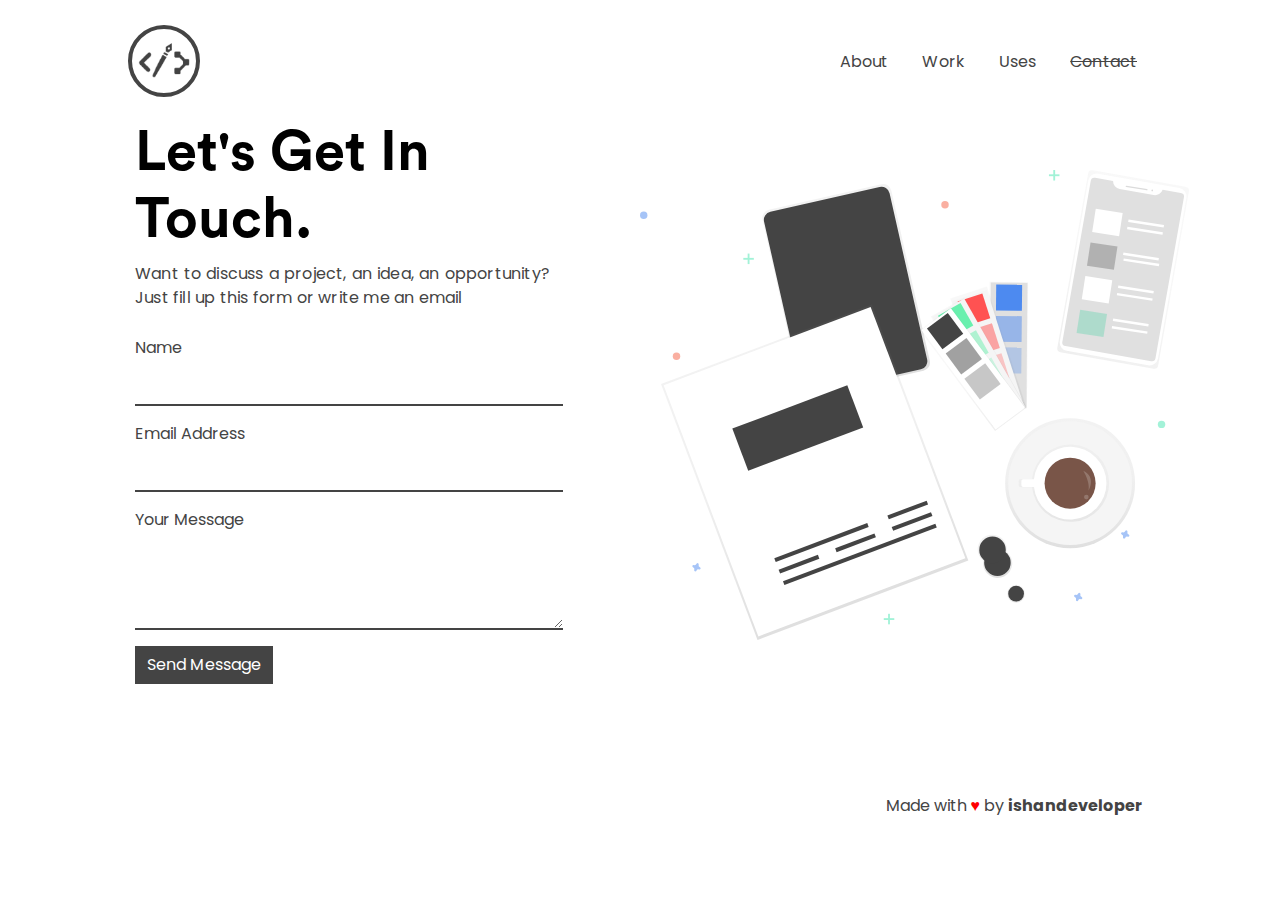
==== contact.html @ 8184f7b5 "new template" ====
<html>

<head>
    <script async src="https://www.googletagmanager.com/gtag/js?id=UA-159411627-1"></script>
    <script>
        window.dataLayer = window.dataLayer || [];

        function gtag() {
            dataLayer.push(arguments);
        }
        gtag('js', new Date());

        gtag('config', 'UA-159411627-1');
    </script>
    <link rel="stylesheet" href="https://cdnjs.cloudflare.com/ajax/libs/animate.css/3.7.2/animate.min.css">
    <link rel="stylesheet" href="https://stackpath.bootstrapcdn.com/bootstrap/4.4.1/css/bootstrap.min.css">
    <link rel="stylesheet" href="style.css">
    <meta charset="utf-8">
    <meta name="viewport" content="width=device-width, initial-scale=1.0, shrink-to-fit=yes">
    <meta charset="utf-8" />
    <link rel="stylesheet" href="https://use.fontawesome.com/releases/v5.5.0/css/all.css"
        integrity="sha384-B4dIYHKNBt8Bc12p+WXckhzcICo0wtJAoU8YZTY5qE0Id1GSseTk6S+L3BlXeVIU" crossorigin="anonymous">
    <meta name="Description"
        content="Ishan Sharma ishandeveloper Ishan Inc. Chandigarh, India www.ishandeveloper.com .NET | ML | AI | Python | UI/UX | App Developer | Flutter | Web Developer" />
    <title>Contact | Ishan Sharma</title>
    <link rel="icon" type="image/png" href="assets/img/favicon.png">
</head>

<body id="contact-body" style="overflow-x: hidden;">
    <div>
        <nav class="nav-desk">
            <center>
                <div class="nav-logo">
                    <a href="index.html"><img id="logo" src="assets/img/logo2.png"></a>
                </div>
                <div class="nav-items">
                    <ul>
                        <li><span><a href="about.html">About</a></span></li>
                        <li><span><a href="work.html">Work</a></span></li>
                        <li><span><a href="uses.html">Uses</a></span></li>
                        <li><span><a href="#" style="text-decoration: line-through;">Contact</a></span></li>
                    </ul>
                </div>

            </center>
        </nav>
        <div class="animated fadeIn row" style="width:100vw;animation-duration: 1.5s;">
            <div class="col-md-6" id="left-hero">
                <h1 class="hero-tag contact-hero animated fadeInLeft">Let's Get In Touch.</h1>
                <p class="hero-des contact-des animated fadeIn delay-1s">Want to discuss a project, an idea, an
                    opportunity? Just fill up this
                    form or write me an email <a target="_blank" href="mailto:ishandeveloper@outlook.com"><i
                            class="fas fa-envelope"></i></a>
                </p>
                <form class="input-container" method="POST"
                    action="https://script.google.com/macros/s/AKfycbxXnXVlCixiL89xlFlqgGmp3mQnQpR48x6CiZfHtw/exec">
                    <div class="form-group"><label for="name">Name</label><input type="text" name="name" id="name"
                            class="form-control" required=""></div>
                    <div class="form-group"><label for="email">Email Address</label><input type="email" name="email"
                            id="email" class="form-control" required=""></div>
                    <div class="form-group"><label for="message">Your Message</label><textarea rows="3" id="message"
                            name="message" class="form-control" required=""></textarea></div>
                    <button type="submit" class="submit animated bounce delay-4s learn-btn">
                        Send Message
                    </button>
                    <div style="display:none;" id="thankyou_message">
                        <h2>
                            <em>Thanks</em> for contacting us!
                            We will get back to you soon!
                        </h2>
                    </div>
                </form>
                <br>
                <!-- <div class="feedback"><a href="https://d474b570.nolt.io/">Have any feedback or suggestion?</a></div> -->

            </div>

            <div class="col-md-6" id="hero-right">
                <img class="animated fadeInRight" id="hero-img" src="assets/img/contact.svg">
            </div>

        </div>
        <div class="footer-full animated fadeIn delay-2s">
            <div id="contact-social" class="social-icons" style="display: inline;">
                <a target="_blank" href="mailto:ishandeveloper@outlook.com"><i class="fas fa-envelope"></i></a>
                <a target="_blank" href="https://instagram.com/developer.ishan"><i class="fab fa-instagram"></i></a>
                <a target="_blank" href="https://hackerrank.com/ishandeveloper"><i class="fab fa-hackerrank"></i></a>
                <a target="_blank" href="https://github.com/ishandeveloper"><i class="fab fa-github"></i></a>
                <a target="_blank" href="https://linkedin.com/in/ishandeveloper"><i class="fab fa-linkedin"></i></a>
            </div>
            <div class="footer-credits">
                Made with <span style="color:red">♥</span> by <a
                    href="https://github.com/ishandeveloper">ishandeveloper</a>
            </div>
        </div>
    </div>
    <div class="menu-wrap">
        <input type="checkbox" class="toggler">
        <div class="hamburger">
            <div></div>
        </div>
        <div class="menu">
            <div>
                <div>
                    <ul>
                        <li><a href="index.html">Home</a></li>
                        <li><a href="#">About</a></li>
                        <li><a href="work.html">Work</a></li>
                        <li><a href="#">Uses</a></li>
                        <li><a disabled href="#" style="text-decoration: line-through;">Contact</a></li>
                    </ul>
                </div>
            </div>
        </div>
    </div>
</body>

</html>
---- style.css ----
@import url('https://fonts.googleapis.com/css?family=Poppins&display=swap');

@font-face {
    font-family: CircularStd;
    src: url(assets/fonts/CircularStd-Bold.eot);
    src: url("assets/fonts/CircularStd-Bold.eot?#iefix") format("embedded-opentype"), url("assets/fonts/CircularStd-Bold.woff") format("woff"), url("assets/fonts/CircularStd-Bold.ttf") format("truetype"), url("assets/fonts/CircularStd-Bold.svg#bcc26993292869431e54c666aafa8fcd") format("svg");
}

:root {
    --primary-color: none;
    --overlay-color: rgba(255, 255, 255, 0.9);
    --menu-speed: 0.75s;
    --light-text-color: #444;
    --black-color: #000;
    --white-color: #fff;
    --hero-color: black;
}
.work-hero-card{
    display: block;
    margin:0 auto;
    width:80%;
    background: #fff;
    align-items: center;
    padding:0;
    /* border-radius: 10px; */
    padding-bottom: 15px;
    /* border:1px solid #44444450; */
    box-shadow: 1px 1px 20px #00000025;
    cursor: pointer;
    transition: all 1s;
    height: 100%;
    
}
#work-text{
    text-align: center;
    font-size: 1.5em;
}
.work-hero-card h1{
    padding-top: 20px;
    text-align: center;
    font-size: 0.8em;
    font-weight: bold;
}
.work-hero-card:hover{
    width:85%;
    box-shadow: 0px 0px 20px #88888875;
    animation:zoom 1s;
    /* filter: none; */
}
.work-card-hero-img{
    width:100%;
    display: block;
    /* border:1px solid #44444450; */
    /* border-radius: 10px; */
    border-bottom: none;
    margin:0 auto;
    left:0;
    right: 0;
}
.work-double-row{
    padding-left:120px;
    padding-right: 120px;
    margin-top: 80px;
}
.project-star {
    position: absolute;
    background: #ffff0080;
    border-radius: 50px;
    padding: 2px 6px;
    font-size: 0.8em;
    top: 40px;
    right: 0;
}

.project-star-mobile {
    display: none;
    background: #ffff0080;
    border-radius: 50px;
    padding: 2px 6px;
    width: 50%;
    margin-bottom: 10px;
    text-align: center;
    font-size: 0.8em;

}

#work-row {
    padding-left: 135px;
    padding-right: 135px;
    width: 100vw;
}

.work-hero {
    /* border:2px solid #444; */
    border-radius: 10px;
    /* box-shadow: 0px 0px 5px #444; */
    width: 90%;
    transition: width 1s;
}
.work-hero:hover{
    width: 95%;
}

.work-des {
    padding-top: 40px;

}

.work-des h1 {
    font-weight: bold;
}

.work-des p {
    text-align: justify;
    font-weight: 100;
}

.work-hero-img {
    width: 100%;
    border-radius: 10px;
}

.technologies h2 {
    font-size: 0.8em;
    font-weight: bold;
}

.tech-stack {
    cursor: pointer;
    margin-right: 10px;
    background: #f2f2f2;
    padding: 2px 4px;
    font-size: 0.8em;
    transition: background 1s;
}

.tech-stack:hover {
    background: beige;
}

.featured {
    margin-top: 10px;
}

.partners {
    /* background:#f2f2f2; */
    height: 50px;
    margin-right: 20px;
}

#partner-logo {
    height: 40px;
    cursor: pointer;
    transition: all 1s;
}

#partner-logo:hover {
    box-shadow: 0px 0px 10px #444;
}

.work-read {
    float: right;
    font-size: 0.8em;
}

.work-read:hover {
    background: #444;
    color: white !important;
    border: 2px solid #444 !important;
}

body {
    font-family: 'Poppins', sans-serif;
    color: var(--light-text-color);
    overflow-x: hidden;
}

.comingsoon h1 {
    font-size: 3em;
}

.comingsoon {
    position: absolute;
    margin: auto;
    top: 0;
    /* background: white; */
    text-align: center;
    right: 0;
    bottom: 0;
    left: 0;
    /* width: 40em; */
    height: 10em;
    animation: opac 0.1s ease-in-out 5;
}

.comingsoon a {
    color: #444;
    font-weight: bold;
    text-decoration: none;
    transition: font-size 1s;
}

.comingsoon a:hover {
    color: blue;
    font-size: 1.5em;
}

.social-icons a {
    color: var(--light-text-color);
    text-decoration: none;
    transition: all 1s;
}

.social-icons a:hover {
    color: blue;
}

li span a {
    color: #444;
    text-decoration: none;

}

li span a:hover {
    color: #444;
    text-decoration: none;
}

.copyright-legal {
    font-size: 1.1em;
    color: #444;
    letter-spacing: 0px;
    text-align: left;
}

.legal-links {
    text-decoration: none;
    font-weight: bold;
    transition: all 1s;
}

.legal-links:hover {
    text-decoration: none;
    color: blue;
}

.legal a,
.legal a:hover,
.legal a:active {
    color: #444;
    text-decoration: none;
}

.privacy-policy h1 {
    font-size: 2.5em;
    /* font-family: 'CircularStd'; */
    font-weight: bold;
    letter-spacing: 0.1rem;
}

.privacy-policy h2 {
    font-size: 25px;
    font-family: 'CircularStd';
    /* letter-spacing: 0.1rem; */
}

.legal-des {
    text-align: justify;
    font-weight: 500;
}

.legal-des strong {
    /* font-size: 1.1em; */
    font-weight: 900;
}

.privacy-policy p {
    padding-right: 13vw;
    letter-spacing: 0.8px;
}

.nav-desk {
    height: 10vh;
    /* position: fixed; */
    display: block;
    width: 80vw;
    margin: auto;

    margin-top: 20px;
    left: 0;
    right: 0;
    /* background: black; */
}

.nav-logo {
    height: 100%;
    float: left;


}



.menu-wrap {
    position: fixed;
    top: 50px;
    right: 50px;
    z-index: 1;
    display: none;
}

.menu-wrap .toggler {
    position: absolute;
    top: 0px;
    right: 0;
    z-index: 2;
    cursor: pointer;
    width: 50px;
    height: 50px;
    opacity: 0;
}

.menu-wrap .hamburger {
    position: absolute;
    top: 0;
    right: 0;
    z-index: 1;
    width: 60px;
    height: 60px;
    padding: 1rem;
    background: var(--primary-color);
    display: flex;
    align-items: center;
    justify-content: center;
}

/* Hamburger Line */
.menu-wrap .hamburger>div {
    position: relative;
    flex: none;
    width: 100%;
    height: 2px;
    z-index: 1;
    background: black;
    display: flex;
    align-items: center;
    justify-content: center;
    transition: all 0.4s ease;
}

/* Hamburger Lines - Top & Bottom */
.menu-wrap .hamburger>div::before,
.menu-wrap .hamburger>div::after {
    content: '';
    position: absolute;
    z-index: 1;
    top: -10px;
    width: 100%;
    height: 2px;
    background: inherit;
}

/* Moves Line Down */
.menu-wrap .hamburger>div::after {
    top: 10px;
}

/* Toggler Animation */
.menu-wrap .toggler:checked+.hamburger>div {
    transform: rotate(135deg);
}

/* Turns Lines Into X */
.menu-wrap .toggler:checked+.hamburger>div:before,
.menu-wrap .toggler:checked+.hamburger>div:after {
    top: 0;
    transform: rotate(90deg);
}

/* Rotate On Hover When Checked */
.menu-wrap .toggler:checked:hover+.hamburger>div {
    transform: rotate(225deg);
}

/* Show Menu */
.menu-wrap .toggler:checked~.menu {
    visibility: visible;
}

.menu-wrap .toggler:checked~.menu>div {
    transform: scale(1);
    transition-duration: var(--menu-speed);
}

.menu-wrap .toggler:checked~.menu>div>div {
    opacity: 1;
    transition: opacity 0.4s ease 0.4s;
}

.menu-wrap .menu {
    position: fixed;
    top: 0;
    right: 0;
    width: 100%;
    height: 100%;
    z-index: 1;
    visibility: hidden;
    overflow: hidden;
    display: flex;
    align-items: center;
    justify-content: center;
}

.menu-wrap .menu>div {
    background: var(--overlay-color);
    border-radius: 50%;
    width: 200vw;
    height: 200vw;
    display: flex;
    flex: none;
    align-items: center;
    justify-content: center;
    transform: scale(0);
    transition: all 0.4s ease;
}

.menu-wrap .menu>div>div {
    text-align: center;
    max-width: 90vw;
    max-height: 100vh;
    opacity: 0;
    transition: opacity 0.4s ease;
}

.menu-wrap .menu>div>div>ul>li {
    list-style: none;
    color: var(--white-color);
    font-size: 1.5rem;
    padding: 1rem;
}

.menu-wrap .menu>div>div>ul>li>a {
    color: inherit;
    text-decoration: none;
    transition: color 0.4s ease;
}


.legal {
    position: absolute;
    bottom: 25px;
    right: 25px;
}


.hero-tag {
    margin-top: 20vh;
    text-align: left;
    font-size: 4.5em;
    font-weight: bold;
    color: var(--hero-color);
    font-family: 'CircularStd', sans-serif;
}

.contact-hero {
    margin-top: 0vh;
    font-size: 3.5em;
}

.hero-des {
    padding-right: 60px;
    text-align: justify;
    /* font-weight: 800; */
    letter-spacing: 1.2;
}

.contact-des {
    letter-spacing: 0.2;
}

.input-container {
    padding: 10px 0px;
}

.form-group {
    margin-bottom: 1rem;
}

label {
    display: inline-block;
    margin-bottom: 0.5rem;
}

.form-control {
    height: calc(2.25rem + 2px);
    padding: .5rem .75rem;
    width: 90%;
    font-size: 1rem;
    line-height: 1.5;
    color: #495057;
    background: none;
    border: none;
    border-bottom: 2px solid #444;
    border-radius: 0rem;
    transition: all .5s ease-in-out;
    outline: none;
}

.form-control:focus {
    outline: none;
    border-bottom: 2px solid blue;
    box-shadow: none;
}

.form-control:hover {
    background: whitesmoke;
}

/* input:focus, textarea:focus, select:focus{
    outline: none;
} */
.learn-btn {
    padding: 5px 10px;
    background: var(--light-text-color);
    color: white;
    border: 2px solid var(--light-text-color);
    letter-spacing: 0.1;
    transition: all 1s;
}

.contact-des a {
    text-decoration: none;
    color: #444;
    transition: color 1s;
}

.contact-des a:hover {
    color: blue;
}

.learn-btn:hover {
    background: blue;
    border: 2px solid blue;
}

.contact-btn {
    margin-left: 6px;
    padding: 5px 10px;
    color: var(--light-text-color);
    background: none;
    border: 2px solid var(--light-text-color);
    transition: all 1s;
}

.contact-btn:hover {
    color: blue;
    border: 2px solid blue;
}

#hero-img {
    margin-top: 50px;
    width: 90%;
}

#left-hero {
    padding-left: 150px;
}

#logo {
    margin-top: 5px;
    height: 80%;
    padding: 6px;
    border: 4px solid #444;
    border-radius: 50%;
}

/* .nav-items{
    color:black;
    float:right;
} */
ul {
    float: right;
    /* color:white; */
    list-style: none;
    padding: 30px 0px;
}

li {
    /* text-transform: uppercase; */
    display: inline;
    font-size: 16px;
    letter-spacing: 0.1;
    padding: 0px 15px;
}

.social-icons {
    margin-top: 30%;
}

.footer-full {
    width: 80vw;
    margin: 0 auto;
    padding: 30px 10px;
    padding-top: 100px;
    position: relative;
    bottom: 0;
    left: 0;
    right: 0;
}

.footer-credits {
    float: right;
    /* display: inline; */
}

.footer-credits a {
    color: #444;
    font-weight: bold;
    text-decoration: none;
    transition: all 1s;
}

.footer-credits a:hover {
    color: blue;
    text-decoration: none;
    font-weight: bold;
}

.social-icons i {
    font-size: 2em;
    /* font-weight: 100; */
    padding: 0px 5px;
}

li span {
    position: relative;
    /* display: block; */
    cursor: pointer;
}

li span:before,
li span:after {
    content: '';
    position: absolute;
    width: 0%;
    height: 1px;
    top: 50%;
    margin-top: -0.5px;
    background: var(--black-color);
}

li span:before {
    left: -2.5px;
}

li span:after {
    right: 2.5px;
    background: var(--black-color);
    transition: width 0.8s cubic-bezier(0.22, 0.61, 0.36, 1);
}

.footer-full {
    padding-top: 60px;
}

li span:hover:before {
    background: var(--black-color);
    width: 100%;
    transition: width 0.5s cubic-bezier(0.22, 0.61, 0.36, 1);
}

li span:hover:after {
    background: transparent;
    width: 100%;
    transition: 0s;
}

#index-body {
    /* background: url('assets/img/mobile.png'); */
    background-size: cover;
    background-repeat: no-repeat;
    background-position: center;
}

/* Tablets */
@media (min-width: 768px) and (max-width: 1024px) {
    #left-hero {
        padding-left: 80px;
        flex: 0 0 100% !important;
        max-width: 100% !important;

    }

    #work-row {
        padding-left: 50px;
        padding-right: 50px;
    }

    .work-hero {
        width: 100%;
    }

    #hero-right {
        display: none;
    }
    .work-double-row{
        padding-left: 30px;
        padding-right: 30px;
    }
    #index-body {
/*         background: url('assets/img/mobile.png'); */
        background-size: cover;
        background-repeat: no-repeat;
        background-position: center;
        height: 100vh;
        width: 100vw;
    }
    /* .work-double-row{
        padding-left: 50px;
        padding-right: 50px;
    } */

}

/* #logo {
    display: none;
} */

@media only screen and (max-width: 768px) {

    /* For mobile phones: */
    .nav-items {
        width: 0;
        height: 0;
        display: none;
    }
    .work-double-row{
        padding:30px 20px;
        padding-bottom: 0;
    }
    .work-hero-card{
        width:100%;
        margin-bottom: 25px;
    }
    #row-3{
        margin-top: 0px;
        padding:0 20px;
    }
    #index-body {
/*         background: url('assets/img/mobile.png'); */
        background-size: cover;
        background-repeat: no-repeat;
        background-position: center;
        height: 100vh;
    }

    #left-hero {
        padding-left: 50px;
        ;
    }

    #work-row {
        padding-right: 0;
        padding-left: 30px;
    }

    .work-des h1 {
        text-align: center;
    }

    .work-read {
        float: none;
    }

    #logo {
        display: none;
        /* height: 65%;
        margin-top: 28px; */
    }

    .hero-tag {
        margin-top: 20vh;
        font-size: 4em;
    }

    #hero-right {
        display: none;
    }

    .hero-des {
        padding-right: 30px;
    }

    .menu-wrap {
        display: block;
    }

    .menu ul li {
        display: block !important;
    }

    .menu ul li a {
        color: var(--black-color) !important;
    }

    .menu-wrap .hamburger {
        z-index: 2;
    }

    .menu-wrap .toggler {
        z-index: 3;
    }

    .contact-hero {
        margin-top: 10vh;
    }

    .footer-full {
        text-align: center;
        padding-top: 40px !important;
    }

    #contact-social {
        margin-top: 10%;
    }

    .footer-credits {
        display: block;
        text-align: center;
        padding-top: 10px;
        float: none;
    }

    #legal-hero {
        margin-top: 5vh !important;
        text-align: left;
    }

    #legal-hero-des {
        padding-right: 10px;
        text-align: left;
        font-size: 0.8em;
    }

    .privacy-policy p {
        padding-right: 1vw;
        /* text-align: left; */
    }

    .project-star {
        display: none;
    }

    .project-star-mobile {
        display: block;
    }
}


::-webkit-scrollbar {
    width: 5px;
}

/* Track */
::-webkit-scrollbar-track {
    background: white;

}

/* Handle */
::-webkit-scrollbar-thumb {
    background: #444;
    border-radius: 50px;

}

/* Handle on hover */
::-webkit-scrollbar-thumb:hover {
    background: #555;

}
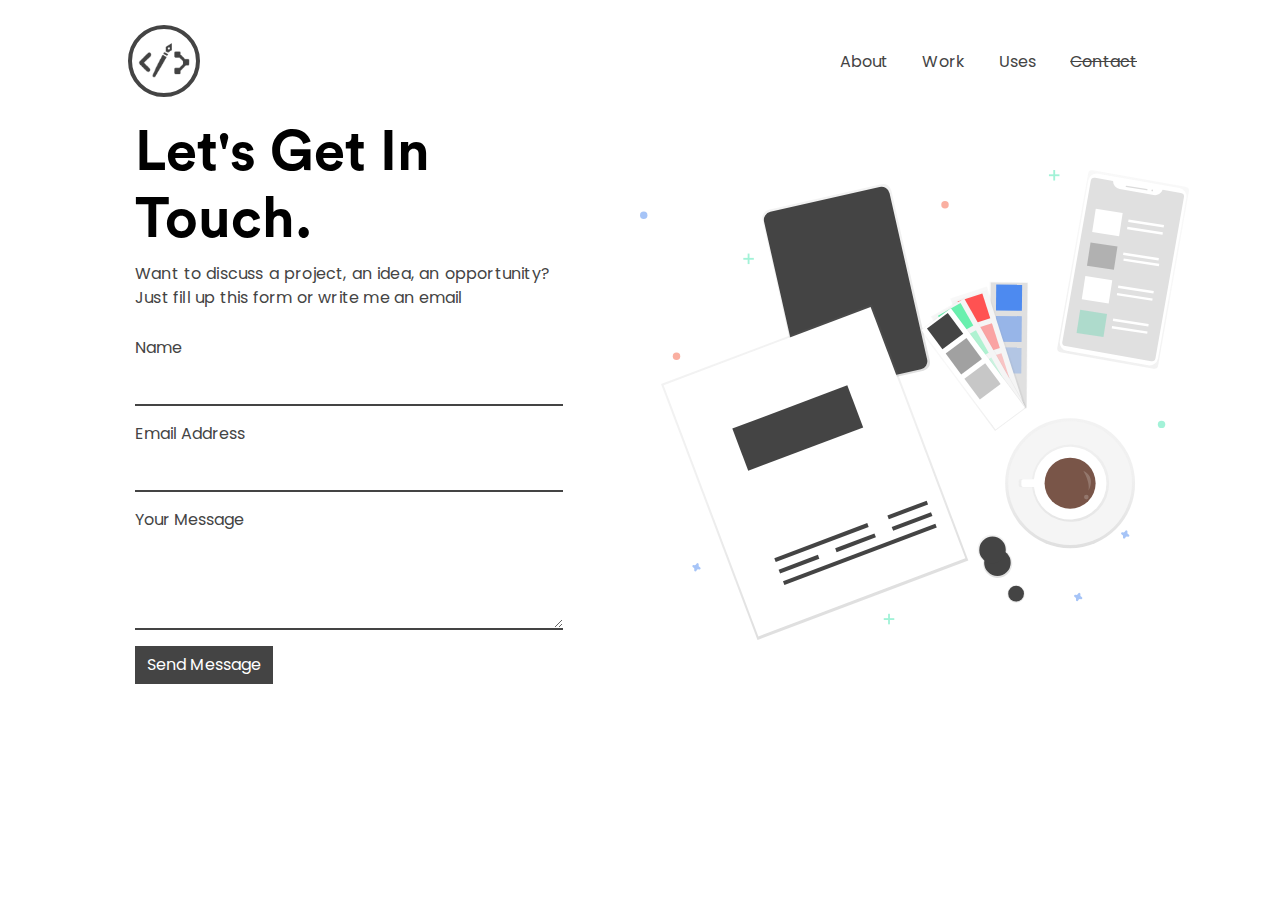
==== commit 59309306: "new pic" ====
--- a/contact.html
+++ b/contact.html
@@ -20,9 +20,7 @@
     <meta charset="utf-8" />
     <link rel="stylesheet" href="https://use.fontawesome.com/releases/v5.5.0/css/all.css"
         integrity="sha384-B4dIYHKNBt8Bc12p+WXckhzcICo0wtJAoU8YZTY5qE0Id1GSseTk6S+L3BlXeVIU" crossorigin="anonymous">
-    <meta name="Description"
-        content="Ishan Sharma ishandeveloper Ishan Inc. Chandigarh, India www.ishandeveloper.com .NET | ML | AI | Python | UI/UX | App Developer | Flutter | Web Developer" />
-    <title>Contact | Ishan Sharma</title>
+    <title>Contact | Tia Martineau</title>
     <link rel="icon" type="image/png" href="assets/img/favicon.png">
 </head>
 
@@ -49,7 +47,7 @@
                 <h1 class="hero-tag contact-hero animated fadeInLeft">Let's Get In Touch.</h1>
                 <p class="hero-des contact-des animated fadeIn delay-1s">Want to discuss a project, an idea, an
                     opportunity? Just fill up this
-                    form or write me an email <a target="_blank" href="mailto:ishandeveloper@outlook.com"><i
+                    form or write me an email <a target="_blank" href="mailto:tia.martineau@unh.edu"><i
                             class="fas fa-envelope"></i></a>
                 </p>
                 <form class="input-container" method="POST"
@@ -84,13 +82,9 @@
             <div id="contact-social" class="social-icons" style="display: inline;">
                 <a target="_blank" href="mailto:ishandeveloper@outlook.com"><i class="fas fa-envelope"></i></a>
                 <a target="_blank" href="https://instagram.com/developer.ishan"><i class="fab fa-instagram"></i></a>
-                <a target="_blank" href="https://hackerrank.com/ishandeveloper"><i class="fab fa-hackerrank"></i></a>
                 <a target="_blank" href="https://github.com/ishandeveloper"><i class="fab fa-github"></i></a>
                 <a target="_blank" href="https://linkedin.com/in/ishandeveloper"><i class="fab fa-linkedin"></i></a>
             </div>
-            <div class="footer-credits">
-                Made with <span style="color:red">♥</span> by <a
-                    href="https://github.com/ishandeveloper">ishandeveloper</a>
             </div>
         </div>
     </div>
@@ -115,4 +109,4 @@
     </div>
 </body>
 
-</html>+</html>
